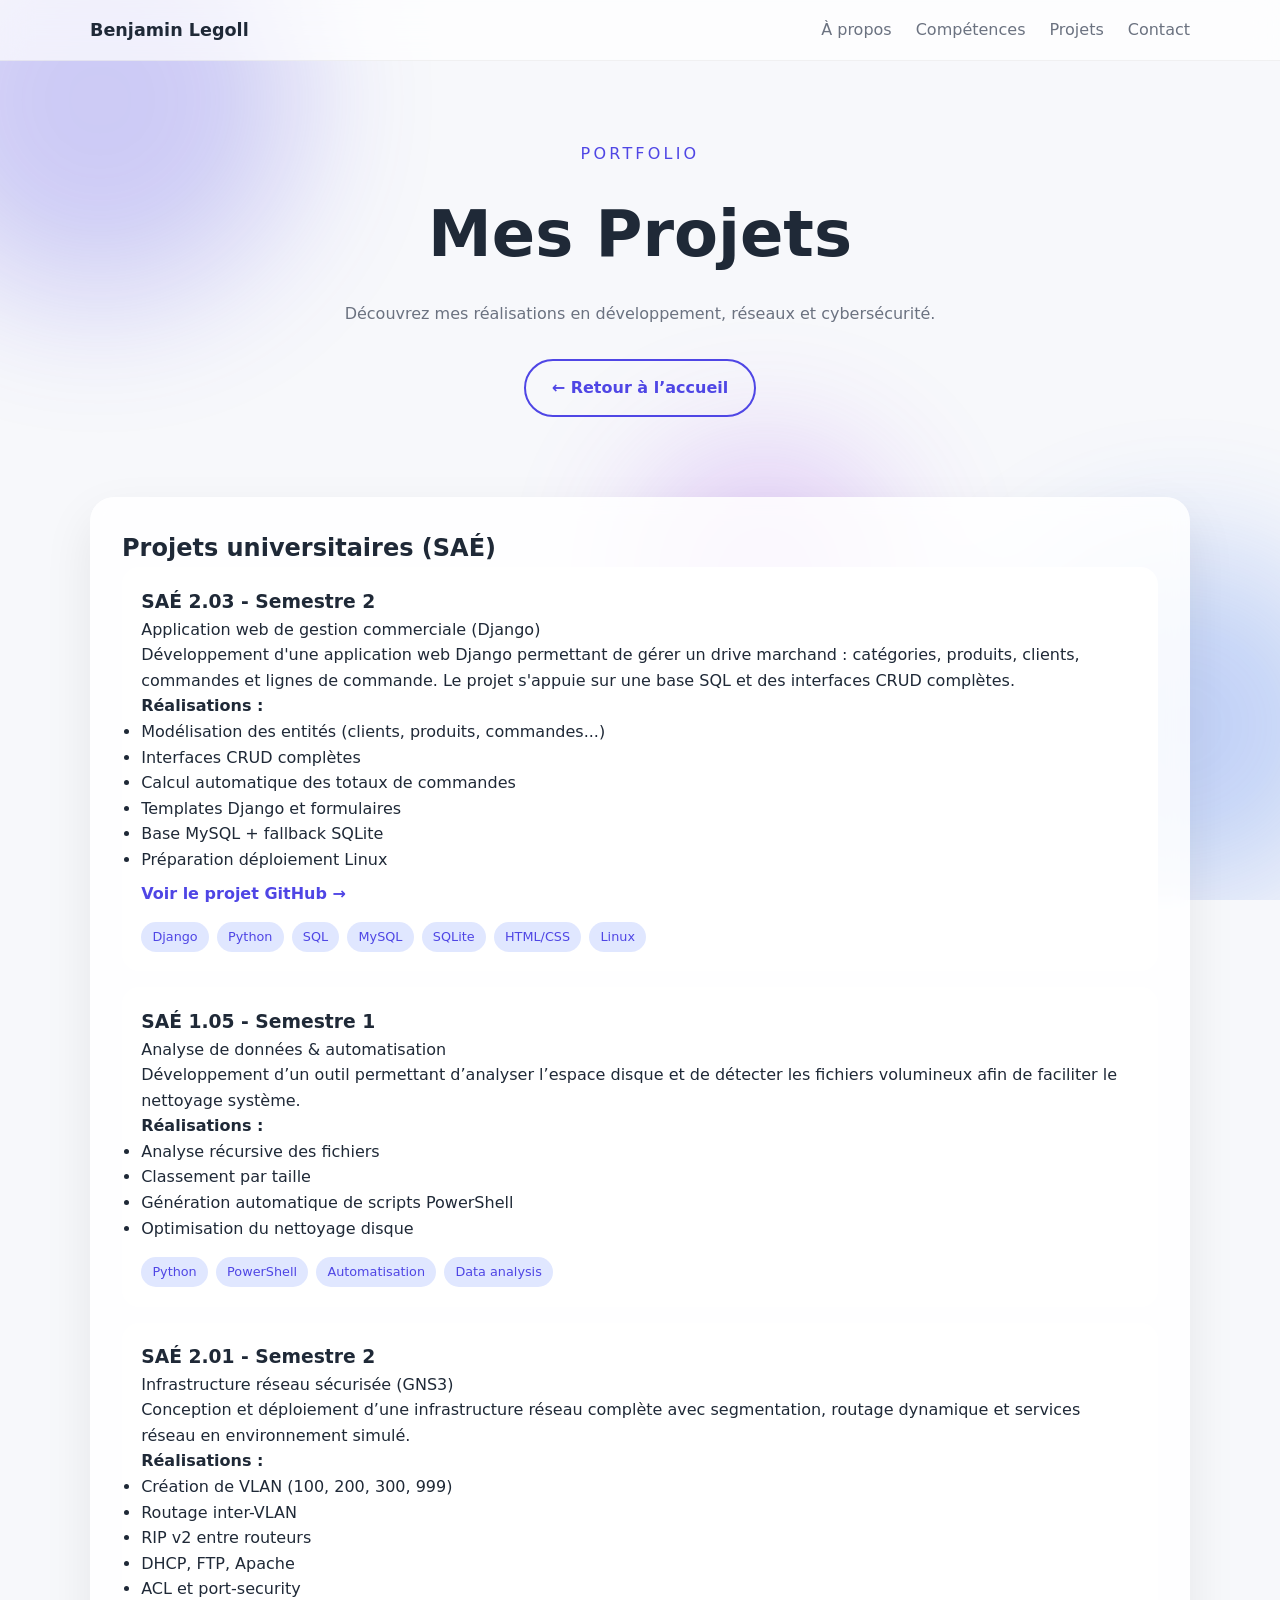
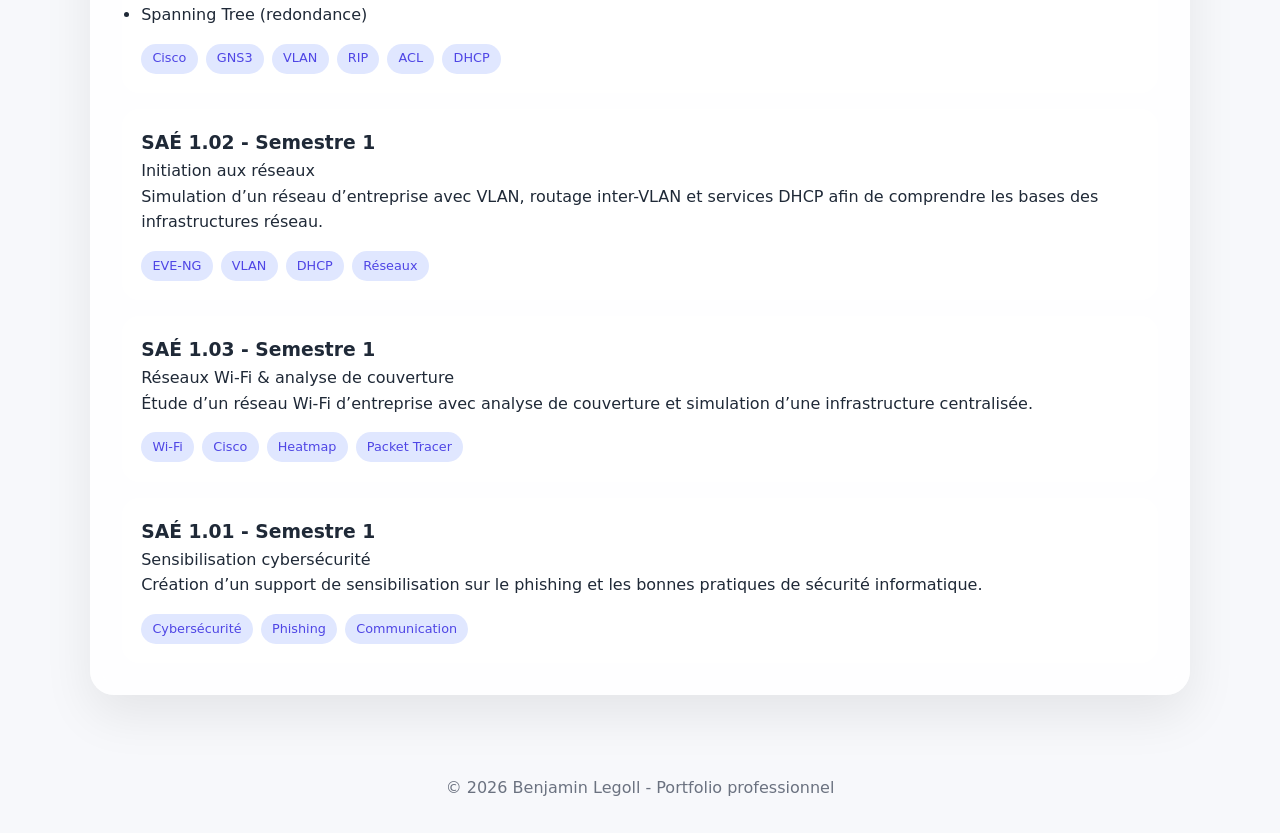
==== projects.html @ bb938822 "portfolio initial clean" ====
﻿<!DOCTYPE html>
<html lang="fr">
<head>
  <meta charset="UTF-8">
  <meta name="viewport" content="width=device-width, initial-scale=1.0">
  <title>Mes Projets | Benjamin Legoll</title>
  <link rel="stylesheet" href="styles.css">
</head>
<body>

  <div class="background-shapes">
    <span></span>
    <span></span>
    <span></span>
  </div>

  <nav class="navbar">
    <div class="container nav-container">
      <a href="index.html" class="logo">Benjamin Legoll</a>

      <div class="nav-links">
        <a href="index.html#a-propos">À propos</a>
        <a href="index.html#competences">Compétences</a>
        <a href="index.html#projets">Projets</a>
        <a href="index.html#contact">Contact</a>
      </div>
    </div>
  </nav>

  <header class="hero">
    <div class="container">

      <p class="eyebrow">Portfolio</p>
      <h1>Mes Projets</h1>

      <p class="subtitle">
        Découvrez mes réalisations en développement, réseaux et cybersécurité.
      </p>

      <div class="hero-buttons">
        <a class="btn btn-secondary" href="index.html">← Retour à l’accueil</a>
      </div>

    </div>
  </header>

  <main class="container">

    <section class="card">
      <h2>Projets universitaires (SAÉ)</h2>

      <div class="project-list">

        <article class="project-card">
          <h3>SAÉ 2.03 - Semestre 2</h3>

          <p class="project-subtitle">
            Application web de gestion commerciale (Django)
          </p>

          <p>
            Développement d'une application web Django permettant de gérer un drive marchand :
            catégories, produits, clients, commandes et lignes de commande. Le projet s'appuie
            sur une base SQL et des interfaces CRUD complètes.
          </p>

          <h4>Réalisations :</h4>
          <ul>
            <li>Modélisation des entités (clients, produits, commandes...)</li>
            <li>Interfaces CRUD complètes</li>
            <li>Calcul automatique des totaux de commandes</li>
            <li>Templates Django et formulaires</li>
            <li>Base MySQL + fallback SQLite</li>
            <li>Préparation déploiement Linux</li>
          </ul>

          <a class="project-link"
             href="https://github.com/glufy100/SAE203"
             target="_blank"
             rel="noopener noreferrer">
            Voir le projet GitHub →
          </a>

          <div class="tags">
            <span class="tag">Django</span>
            <span class="tag">Python</span>
            <span class="tag">SQL</span>
            <span class="tag">MySQL</span>
            <span class="tag">SQLite</span>
            <span class="tag">HTML/CSS</span>
            <span class="tag">Linux</span>
          </div>
        </article>

        <article class="project-card">
          <h3>SAÉ 1.05 - Semestre 1</h3>

          <p class="project-subtitle">
            Analyse de données & automatisation
          </p>

          <p>
            Développement d’un outil permettant d’analyser l’espace disque et de détecter
            les fichiers volumineux afin de faciliter le nettoyage système.
          </p>

          <h4>Réalisations :</h4>
          <ul>
            <li>Analyse récursive des fichiers</li>
            <li>Classement par taille</li>
            <li>Génération automatique de scripts PowerShell</li>
            <li>Optimisation du nettoyage disque</li>
          </ul>

          <div class="tags">
            <span class="tag">Python</span>
            <span class="tag">PowerShell</span>
            <span class="tag">Automatisation</span>
            <span class="tag">Data analysis</span>
          </div>
        </article>

        <article class="project-card">
          <h3>SAÉ 2.01 - Semestre 2</h3>

          <p class="project-subtitle">
            Infrastructure réseau sécurisée (GNS3)
          </p>

          <p>
            Conception et déploiement d’une infrastructure réseau complète avec segmentation,
            routage dynamique et services réseau en environnement simulé.
          </p>

          <h4>Réalisations :</h4>
          <ul>
            <li>Création de VLAN (100, 200, 300, 999)</li>
            <li>Routage inter-VLAN</li>
            <li>RIP v2 entre routeurs</li>
            <li>DHCP, FTP, Apache</li>
            <li>ACL et port-security</li>
            <li>Spanning Tree (redondance)</li>
          </ul>

          <div class="tags">
            <span class="tag">Cisco</span>
            <span class="tag">GNS3</span>
            <span class="tag">VLAN</span>
            <span class="tag">RIP</span>
            <span class="tag">ACL</span>
            <span class="tag">DHCP</span>
          </div>
        </article>

        <article class="project-card">
          <h3>SAÉ 1.02 - Semestre 1</h3>

          <p class="project-subtitle">
            Initiation aux réseaux
          </p>

          <p>
            Simulation d’un réseau d’entreprise avec VLAN, routage inter-VLAN et services DHCP
            afin de comprendre les bases des infrastructures réseau.
          </p>

          <div class="tags">
            <span class="tag">EVE-NG</span>
            <span class="tag">VLAN</span>
            <span class="tag">DHCP</span>
            <span class="tag">Réseaux</span>
          </div>
        </article>

        <article class="project-card">
          <h3>SAÉ 1.03 - Semestre 1</h3>

          <p class="project-subtitle">
            Réseaux Wi-Fi & analyse de couverture
          </p>

          <p>
            Étude d’un réseau Wi-Fi d’entreprise avec analyse de couverture et simulation
            d’une infrastructure centralisée.
          </p>

          <div class="tags">
            <span class="tag">Wi-Fi</span>
            <span class="tag">Cisco</span>
            <span class="tag">Heatmap</span>
            <span class="tag">Packet Tracer</span>
          </div>
        </article>

        <article class="project-card">
          <h3>SAÉ 1.01 - Semestre 1</h3>

          <p class="project-subtitle">
            Sensibilisation cybersécurité
          </p>

          <p>
            Création d’un support de sensibilisation sur le phishing et les bonnes pratiques
            de sécurité informatique.
          </p>

          <div class="tags">
            <span class="tag">Cybersécurité</span>
            <span class="tag">Phishing</span>
            <span class="tag">Communication</span>
          </div>
        </article>

      </div>
    </section>

  </main>

  <footer class="footer">
    <p>© 2026 Benjamin Legoll - Portfolio professionnel</p>
  </footer>

</body>
</html>
---- styles.css ----
:root {
  --primary: #4f46e5;
  --secondary: #2563eb;
  --text: #1f2937;
  --muted: #6b7280;
  --bg: #f7f8fb;
  --card: rgba(255,255,255,0.85);
}

* {
  box-sizing: border-box;
  margin: 0;
  padding: 0;
}

html {
  scroll-behavior: smooth;
}

body {
  font-family: system-ui, -apple-system, Segoe UI, Roboto, sans-serif;
  background: var(--bg);
  color: var(--text);
  line-height: 1.6;
  overflow-x: hidden;
}

/* ===== BACKGROUND ANIMÉ ===== */

.background-shapes {
  position: fixed;
  inset: 0;
  z-index: -1;
  overflow: hidden;
}

.background-shapes span {
  position: absolute;
  border-radius: 50%;
  filter: blur(70px);
  opacity: 0.25;
  animation: float 18s infinite ease-in-out;
}

.background-shapes span:nth-child(1) {
  width: 400px;
  height: 400px;
  background: var(--primary);
  top: -100px;
  left: -100px;
}

.background-shapes span:nth-child(2) {
  width: 350px;
  height: 350px;
  background: var(--secondary);
  bottom: 0;
  right: -80px;
}

.background-shapes span:nth-child(3) {
  width: 250px;
  height: 250px;
  background: #9333ea;
  top: 50%;
  left: 50%;
}

@keyframes float {
  0% { transform: translateY(0px); }
  50% { transform: translateY(-40px); }
  100% { transform: translateY(0px); }
}

/* ===== NAVBAR ===== */

.navbar {
  position: sticky;
  top: 0;
  z-index: 1000;
  backdrop-filter: blur(15px);
  background: rgba(255,255,255,0.7);
  border-bottom: 1px solid rgba(0,0,0,0.05);
}

.nav-container {
  display: flex;
  justify-content: space-between;
  align-items: center;
  padding: 1rem 0;
}

.logo {
  font-weight: 800;
  text-decoration: none;
  color: var(--text);
  font-size: 1.1rem;
}

.nav-links {
  display: flex;
  gap: 1.5rem;
}

.nav-links a {
  text-decoration: none;
  color: var(--muted);
  font-weight: 500;
  transition: 0.3s;
}

.nav-links a:hover {
  color: var(--primary);
}

/* ===== CONTAINER ===== */

.container {
  width: min(1100px, 92%);
  margin: auto;
}

/* ===== HERO ===== */

.hero {
  text-align: center;
  padding: 5rem 0 3rem;
}

.hero h1 {
  font-size: clamp(2.5rem, 5vw, 4rem);
  animation: fadeUp 0.8s ease;
}

.subtitle {
  margin-top: 1rem;
  color: var(--muted);
  animation: fadeUp 1.1s ease;
}

.eyebrow {
  text-transform: uppercase;
  letter-spacing: 0.2em;
  color: var(--primary);
  margin-bottom: 1rem;
}

.hero-buttons {
  margin-top: 2rem;
  display: flex;
  justify-content: center;
  gap: 1rem;
  flex-wrap: wrap;
}

/* ===== BUTTONS ===== */

.btn {
  padding: 0.9rem 1.6rem;
  border-radius: 999px;
  text-decoration: none;
  font-weight: 600;
  background: linear-gradient(135deg, var(--primary), var(--secondary));
  color: white;
  transition: 0.3s;
}

.btn:hover {
  transform: translateY(-3px);
  box-shadow: 0 15px 30px rgba(0,0,0,0.15);
}

.btn-secondary {
  background: transparent;
  border: 2px solid var(--primary);
  color: var(--primary);
}

.btn-secondary:hover {
  background: var(--primary);
  color: white;
}

/* ===== CARDS ===== */

.card {
  background: var(--card);
  backdrop-filter: blur(10px);
  border-radius: 24px;
  padding: 2rem;
  margin-top: 2rem;
  box-shadow: 0 20px 50px rgba(0,0,0,0.08);
  transition: 0.3s;
}

.card:hover {
  transform: translateY(-6px);
}

/* ===== GRIDS ===== */

.skills-overview,
.project-list,
.projects-overview,
.experience-list,
.exam-list {
  display: grid;
  gap: 1rem;
}

.skills-overview {
  grid-template-columns: repeat(auto-fit, minmax(220px, 1fr));
}

/* ===== SUB CARDS ===== */

.skills-overview article,
.project-card,
.projects-overview article,
.experience-list article,
.exam-list article {
  background: white;
  border-radius: 18px;
  padding: 1.2rem;
  transition: 0.3s;
}

.skills-overview article:hover,
.project-card:hover,
.projects-overview article:hover,
.experience-list article:hover,
.exam-list article:hover {
  transform: translateY(-6px);
  box-shadow: 0 15px 30px rgba(0,0,0,0.1);
}

/* ===== TAGS ===== */

.tags {
  display: flex;
  flex-wrap: wrap;
  gap: 0.5rem;
  margin-top: 1rem;
}

.tag {
  background: #e0e7ff;
  color: var(--primary);
  padding: 0.3rem 0.7rem;
  border-radius: 999px;
  font-size: 0.8rem;
  transition: 0.3s;
}

.tag:hover {
  background: var(--primary);
  color: white;
}

/* ===== LINKS ===== */

.project-link {
  display: inline-block;
  margin-top: 0.5rem;
  color: var(--primary);
  font-weight: 600;
  text-decoration: none;
}

.project-link:hover {
  text-decoration: underline;
}

/* ===== STATS ===== */

.stats {
  display: grid;
  grid-template-columns: repeat(auto-fit, minmax(150px, 1fr));
  gap: 1rem;
  margin-top: 2rem;
}

.stat {
  background: white;
  padding: 2rem;
  border-radius: 20px;
  text-align: center;
  box-shadow: 0 10px 30px rgba(0,0,0,0.08);
}

.stat h3 {
  color: var(--primary);
  font-size: 2rem;
}

/* ===== FOOTER ===== */

.footer {
  text-align: center;
  padding: 2rem;
  color: var(--muted);
  margin-top: 3rem;
}

/* ===== ANIMATIONS ===== */

@keyframes fadeUp {
  from {
    opacity: 0;
    transform: translateY(30px);
  }
  to {
    opacity: 1;
    transform: translateY(0);
  }
}

/* ===== RESPONSIVE ===== */

@media (max-width: 768px) {
  .nav-links {
    display: none;
  }

  .hero {
    padding: 3.5rem 0 2rem;
  }
}
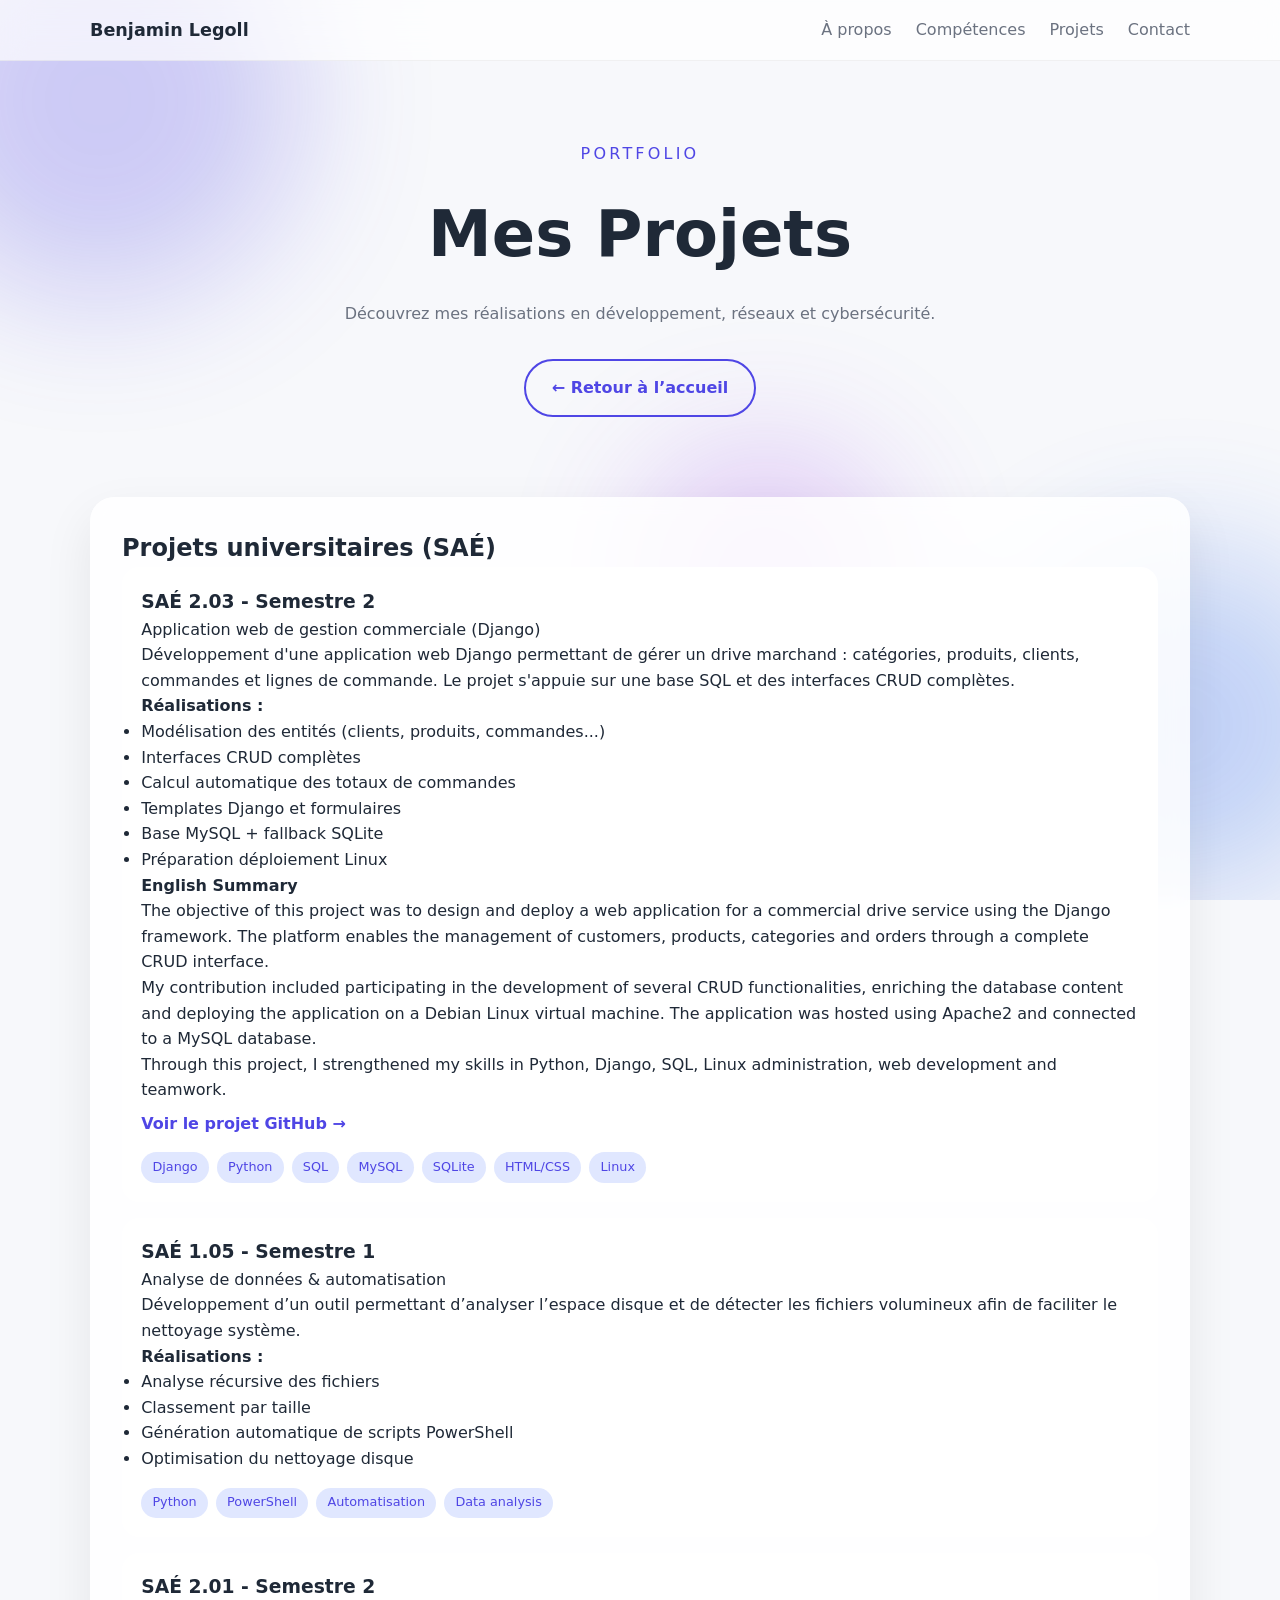
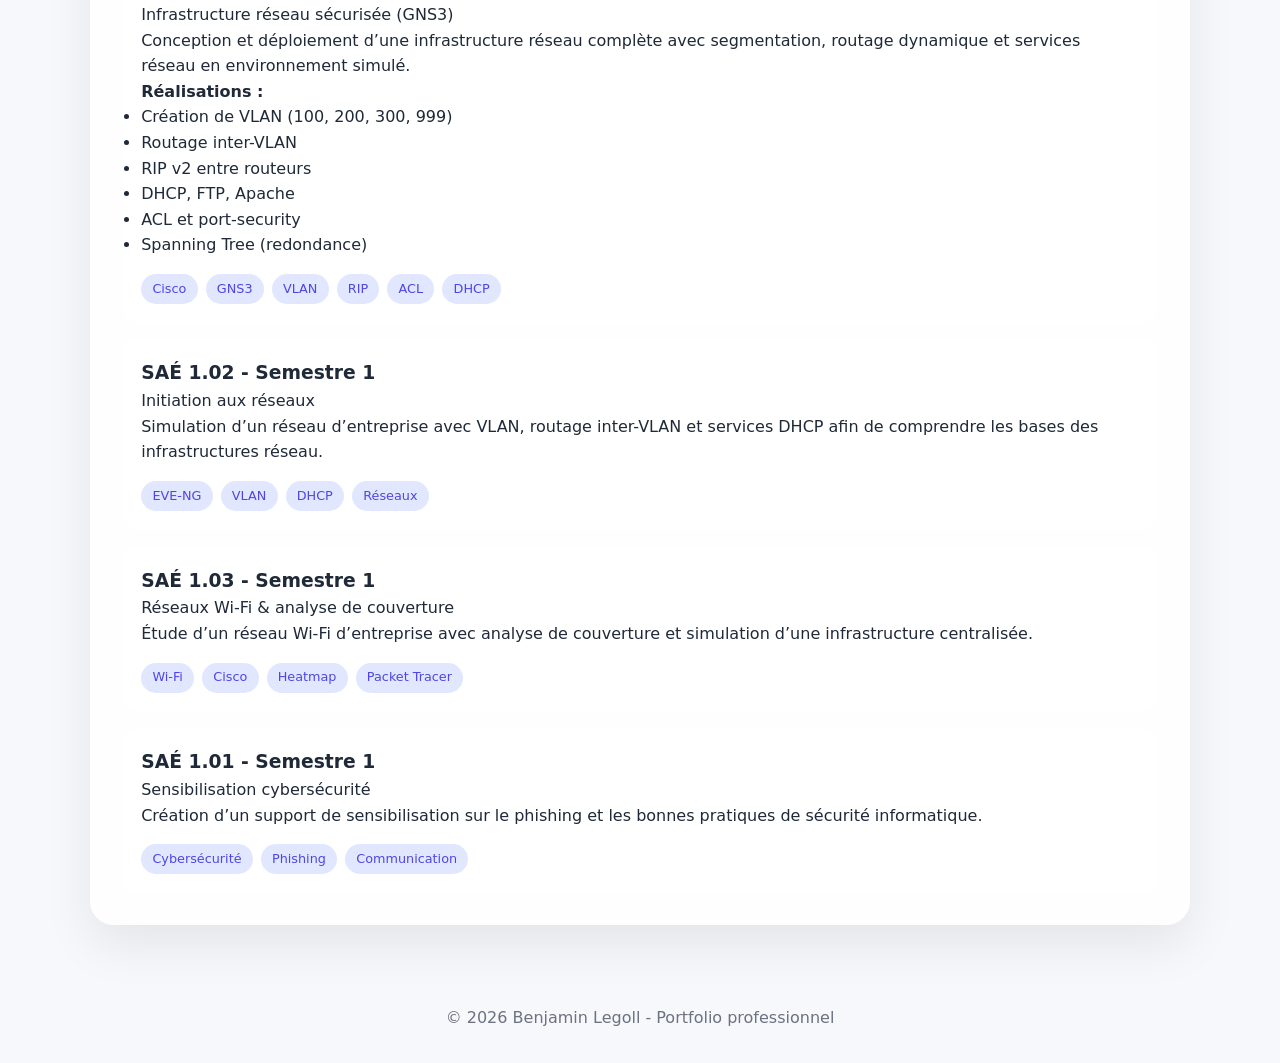
==== commit cadb4109: "add english summary SAE2.03" ====
--- a/projects.html
+++ b/projects.html
@@ -74,6 +74,22 @@
             <li>Préparation déploiement Linux</li>
           </ul>
 
+          <h4>English Summary</h4>
+
+<p>
+The objective of this project was to design and deploy a web application for a commercial drive service using the Django framework.
+The platform enables the management of customers, products, categories and orders through a complete CRUD interface.
+</p>
+
+<p>
+My contribution included participating in the development of several CRUD functionalities, enriching the database content and deploying the application on a Debian Linux virtual machine.
+The application was hosted using Apache2 and connected to a MySQL database.
+</p>
+
+<p>
+Through this project, I strengthened my skills in Python, Django, SQL, Linux administration, web development and teamwork.
+</p>
+
           <a class="project-link"
              href="https://github.com/glufy100/SAE203"
              target="_blank"
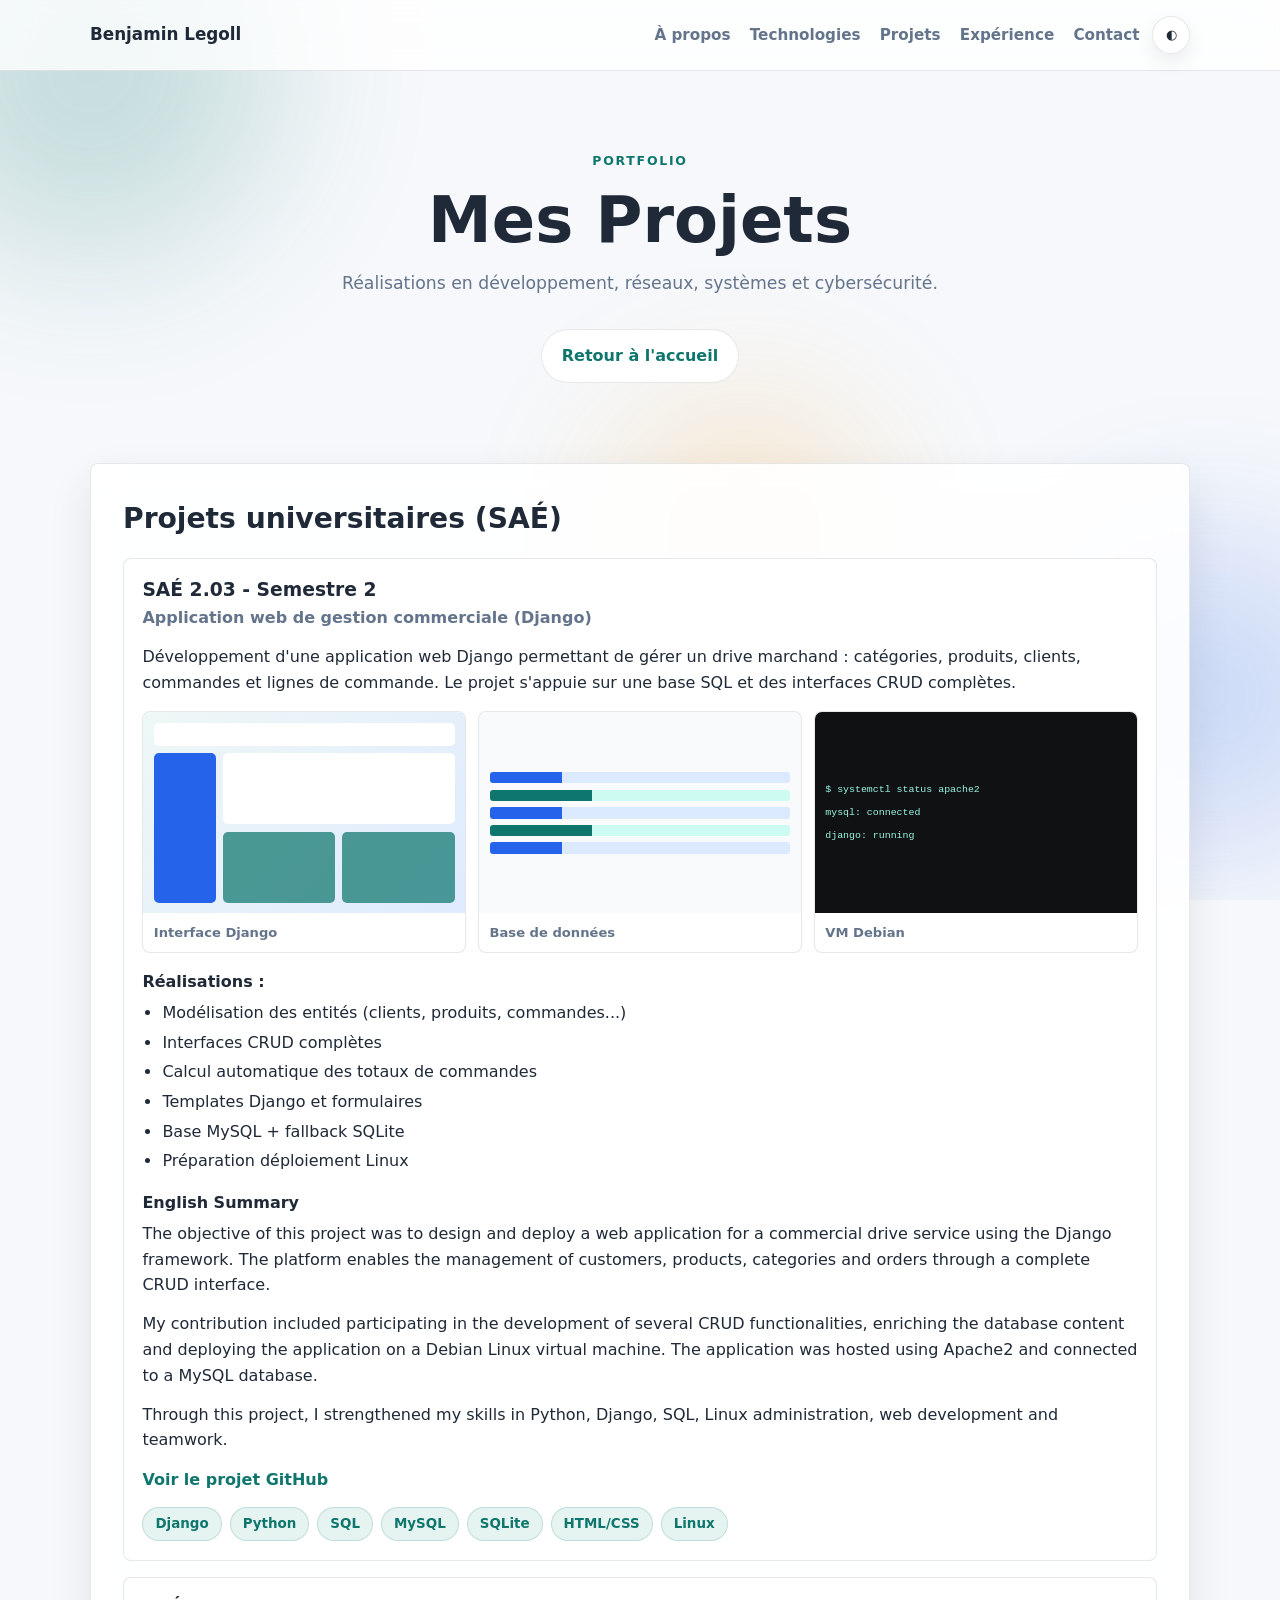
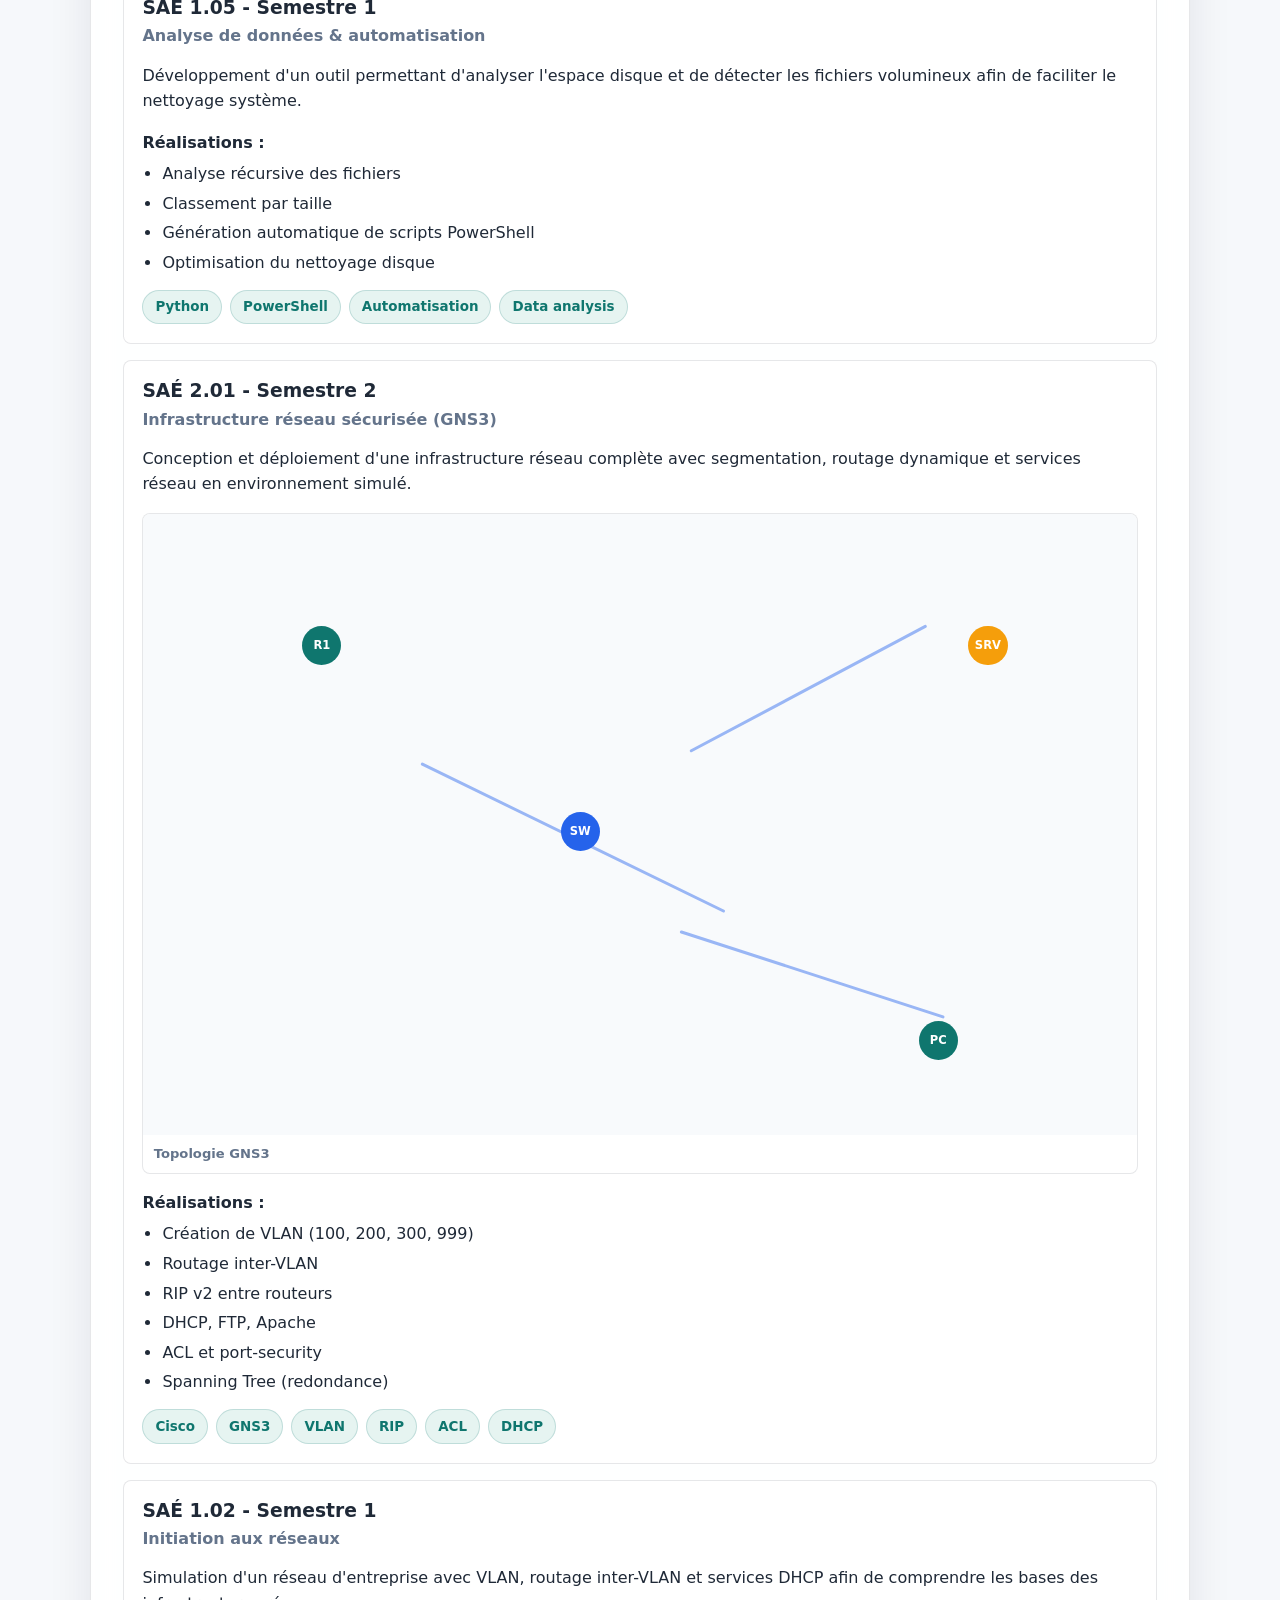
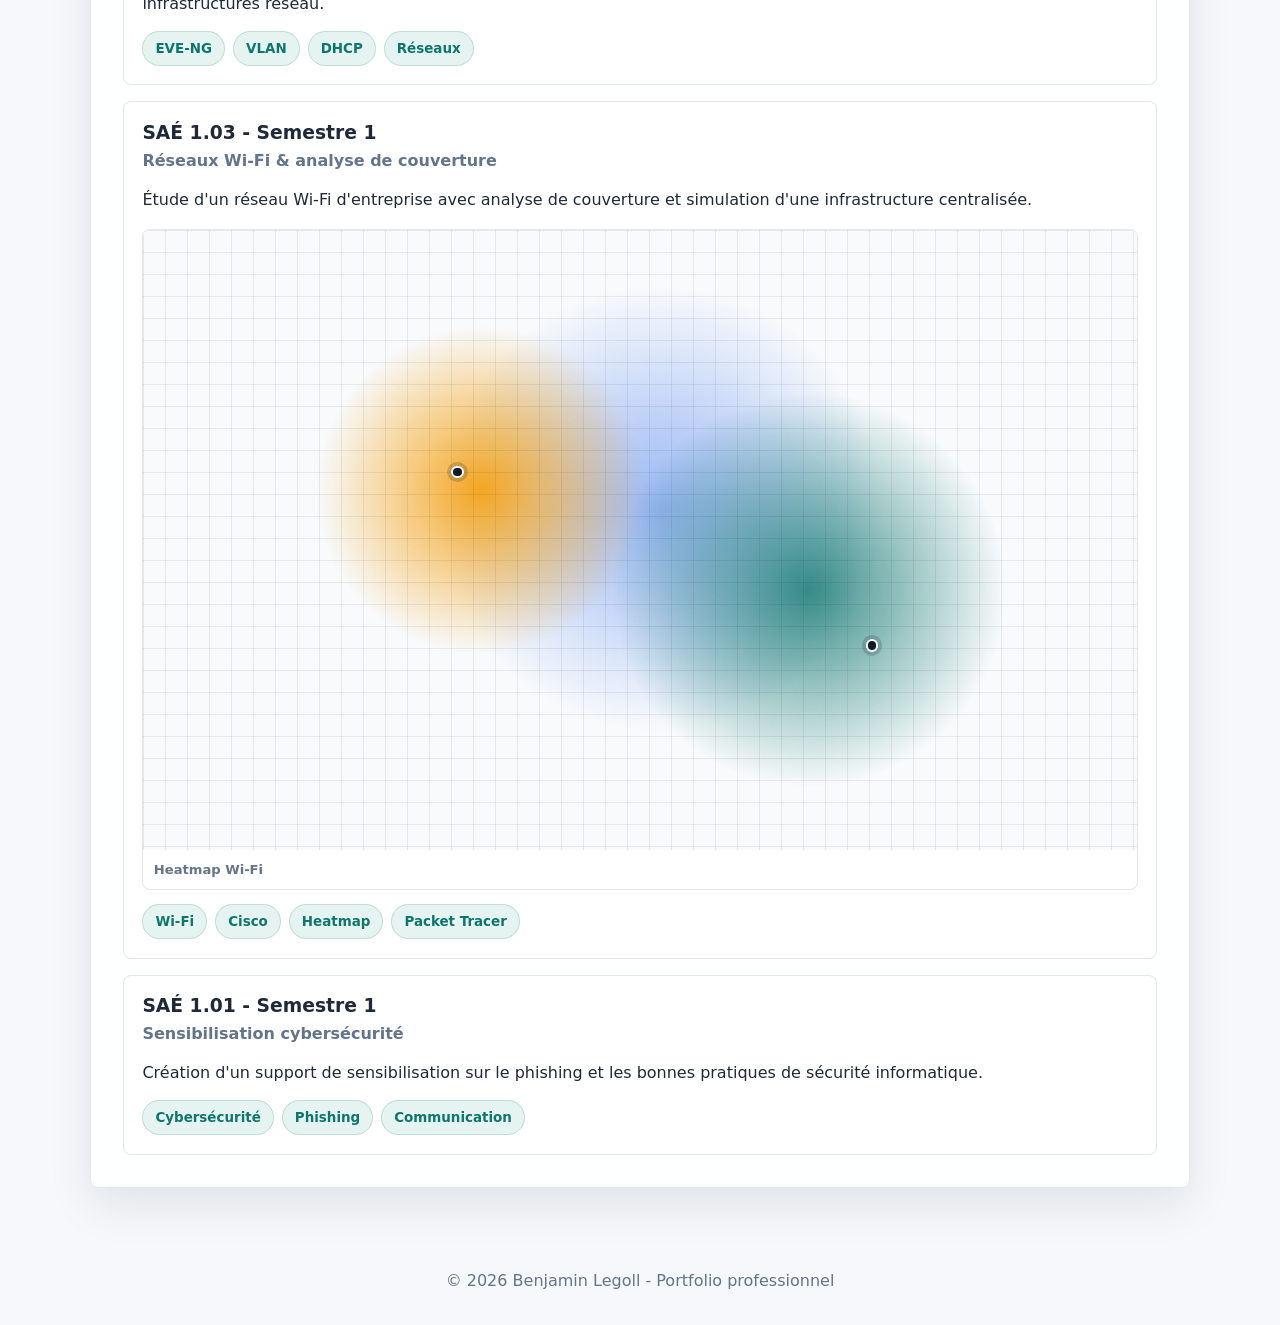
==== commit c7f2deaf: "Update portfolio content and responsive layout" ====
--- a/projects.html
+++ b/projects.html
@@ -4,7 +4,16 @@
   <meta charset="UTF-8">
   <meta name="viewport" content="width=device-width, initial-scale=1.0">
   <title>Mes Projets | Benjamin Legoll</title>
+  <script>
+    (() => {
+      const savedTheme = localStorage.getItem("theme");
+      if (savedTheme === "dark" || (!savedTheme && window.matchMedia("(prefers-color-scheme: dark)").matches)) {
+        document.documentElement.dataset.theme = "dark";
+      }
+    })();
+  </script>
   <link rel="stylesheet" href="styles.css">
+  <script src="theme.js" defer></script>
 </head>
 <body>
 
@@ -18,11 +27,18 @@
     <div class="container nav-container">
       <a href="index.html" class="logo">Benjamin Legoll</a>
 
-      <div class="nav-links">
-        <a href="index.html#a-propos">À propos</a>
-        <a href="index.html#competences">Compétences</a>
-        <a href="index.html#projets">Projets</a>
-        <a href="index.html#contact">Contact</a>
+      <div class="nav-actions">
+        <div class="nav-links">
+          <a href="index.html#a-propos">À propos</a>
+          <a href="index.html#technologies">Technologies</a>
+          <a href="index.html#projets">Projets</a>
+          <a href="index.html#experience">Expérience</a>
+          <a href="index.html#contact">Contact</a>
+        </div>
+
+        <button class="theme-toggle" type="button" data-theme-toggle aria-label="Basculer le mode sombre" title="Mode sombre">
+          <span aria-hidden="true">◐</span>
+        </button>
       </div>
     </div>
   </nav>
@@ -34,11 +50,11 @@
       <h1>Mes Projets</h1>
 
       <p class="subtitle">
-        Découvrez mes réalisations en développement, réseaux et cybersécurité.
+        Réalisations en développement, réseaux, systèmes et cybersécurité.
       </p>
 
       <div class="hero-buttons">
-        <a class="btn btn-secondary" href="index.html">← Retour à l’accueil</a>
+        <a class="btn btn-secondary" href="index.html">Retour à l'accueil</a>
       </div>
 
     </div>
@@ -63,6 +79,39 @@
             catégories, produits, clients, commandes et lignes de commande. Le projet s'appuie
             sur une base SQL et des interfaces CRUD complètes.
           </p>
+
+          <div class="project-captures">
+            <figure class="project-shot">
+              <div class="shot-frame shot-dashboard" aria-hidden="true">
+                <span class="shot-topbar"></span>
+                <span class="shot-sidebar"></span>
+                <span class="shot-card-wide"></span>
+                <span class="shot-card-small"></span>
+                <span class="shot-card-small"></span>
+              </div>
+              <figcaption>Interface Django</figcaption>
+            </figure>
+
+            <figure class="project-shot">
+              <div class="shot-frame shot-table" aria-hidden="true">
+                <span></span>
+                <span></span>
+                <span></span>
+                <span></span>
+                <span></span>
+              </div>
+              <figcaption>Base de données</figcaption>
+            </figure>
+
+            <figure class="project-shot">
+              <div class="shot-frame shot-terminal" aria-hidden="true">
+                <span>$ systemctl status apache2</span>
+                <span>mysql: connected</span>
+                <span>django: running</span>
+              </div>
+              <figcaption>VM Debian</figcaption>
+            </figure>
+          </div>
 
           <h4>Réalisations :</h4>
           <ul>
@@ -76,25 +125,25 @@
 
           <h4>English Summary</h4>
 
-<p>
-The objective of this project was to design and deploy a web application for a commercial drive service using the Django framework.
-The platform enables the management of customers, products, categories and orders through a complete CRUD interface.
-</p>
-
-<p>
-My contribution included participating in the development of several CRUD functionalities, enriching the database content and deploying the application on a Debian Linux virtual machine.
-The application was hosted using Apache2 and connected to a MySQL database.
-</p>
-
-<p>
-Through this project, I strengthened my skills in Python, Django, SQL, Linux administration, web development and teamwork.
-</p>
+          <p>
+            The objective of this project was to design and deploy a web application for a commercial drive service using the Django framework.
+            The platform enables the management of customers, products, categories and orders through a complete CRUD interface.
+          </p>
+
+          <p>
+            My contribution included participating in the development of several CRUD functionalities, enriching the database content and deploying the application on a Debian Linux virtual machine.
+            The application was hosted using Apache2 and connected to a MySQL database.
+          </p>
+
+          <p>
+            Through this project, I strengthened my skills in Python, Django, SQL, Linux administration, web development and teamwork.
+          </p>
 
           <a class="project-link"
              href="https://github.com/glufy100/SAE203"
              target="_blank"
              rel="noopener noreferrer">
-            Voir le projet GitHub →
+            Voir le projet GitHub
           </a>
 
           <div class="tags">
@@ -116,7 +165,7 @@
           </p>
 
           <p>
-            Développement d’un outil permettant d’analyser l’espace disque et de détecter
+            Développement d'un outil permettant d'analyser l'espace disque et de détecter
             les fichiers volumineux afin de faciliter le nettoyage système.
           </p>
 
@@ -144,9 +193,24 @@
           </p>
 
           <p>
-            Conception et déploiement d’une infrastructure réseau complète avec segmentation,
+            Conception et déploiement d'une infrastructure réseau complète avec segmentation,
             routage dynamique et services réseau en environnement simulé.
           </p>
+
+          <div class="project-captures">
+            <figure class="project-shot">
+              <div class="shot-frame shot-network" aria-hidden="true">
+                <span class="link link-a"></span>
+                <span class="link link-b"></span>
+                <span class="link link-c"></span>
+                <span class="node node-a">R1</span>
+                <span class="node node-b">SW</span>
+                <span class="node node-c">SRV</span>
+                <span class="node node-d">PC</span>
+              </div>
+              <figcaption>Topologie GNS3</figcaption>
+            </figure>
+          </div>
 
           <h4>Réalisations :</h4>
           <ul>
@@ -176,7 +240,7 @@
           </p>
 
           <p>
-            Simulation d’un réseau d’entreprise avec VLAN, routage inter-VLAN et services DHCP
+            Simulation d'un réseau d'entreprise avec VLAN, routage inter-VLAN et services DHCP
             afin de comprendre les bases des infrastructures réseau.
           </p>
 
@@ -196,9 +260,20 @@
           </p>
 
           <p>
-            Étude d’un réseau Wi-Fi d’entreprise avec analyse de couverture et simulation
-            d’une infrastructure centralisée.
-          </p>
+            Étude d'un réseau Wi-Fi d'entreprise avec analyse de couverture et simulation
+            d'une infrastructure centralisée.
+          </p>
+
+          <div class="project-captures">
+            <figure class="project-shot">
+              <div class="shot-frame shot-heatmap" aria-hidden="true">
+                <span class="map-grid"></span>
+                <span class="access-point access-a"></span>
+                <span class="access-point access-b"></span>
+              </div>
+              <figcaption>Heatmap Wi-Fi</figcaption>
+            </figure>
+          </div>
 
           <div class="tags">
             <span class="tag">Wi-Fi</span>
@@ -216,7 +291,7 @@
           </p>
 
           <p>
-            Création d’un support de sensibilisation sur le phishing et les bonnes pratiques
+            Création d'un support de sensibilisation sur le phishing et les bonnes pratiques
             de sécurité informatique.
           </p>
 
@@ -237,4 +312,4 @@
   </footer>
 
 </body>
-</html>+</html>
--- a/styles.css
+++ b/styles.css
@@ -1,10 +1,36 @@
 :root {
-  --primary: #4f46e5;
+  --primary: #0f766e;
   --secondary: #2563eb;
+  --accent: #f59e0b;
   --text: #1f2937;
-  --muted: #6b7280;
-  --bg: #f7f8fb;
-  --card: rgba(255,255,255,0.85);
+  --muted: #64748b;
+  --bg: #f6f8fb;
+  --card: rgba(255, 255, 255, 0.9);
+  --surface: #ffffff;
+  --surface-soft: #eef6f5;
+  --border: rgba(15, 23, 42, 0.1);
+  --nav-bg: rgba(255, 255, 255, 0.78);
+  --shadow: 0 18px 45px rgba(15, 23, 42, 0.09);
+  --tag-bg: #e6f4f1;
+  --tag-text: #0f766e;
+  --radius: 8px;
+}
+
+:root[data-theme="dark"] {
+  --primary: #2dd4bf;
+  --secondary: #60a5fa;
+  --accent: #fbbf24;
+  --text: #f4f4f5;
+  --muted: #c2c7cf;
+  --bg: #101112;
+  --card: rgba(28, 30, 31, 0.9);
+  --surface: #181a1b;
+  --surface-soft: #202426;
+  --border: rgba(255, 255, 255, 0.12);
+  --nav-bg: rgba(16, 17, 18, 0.82);
+  --shadow: 0 18px 45px rgba(0, 0, 0, 0.34);
+  --tag-bg: rgba(45, 212, 191, 0.14);
+  --tag-text: #99f6e4;
 }
 
 * {
@@ -15,17 +41,30 @@
 
 html {
   scroll-behavior: smooth;
+  -webkit-text-size-adjust: 100%;
+  text-size-adjust: 100%;
 }
 
 body {
-  font-family: system-ui, -apple-system, Segoe UI, Roboto, sans-serif;
+  min-height: 100vh;
+  font-family: system-ui, -apple-system, BlinkMacSystemFont, "Segoe UI", sans-serif;
   background: var(--bg);
   color: var(--text);
   line-height: 1.6;
   overflow-x: hidden;
-}
-
-/* ===== BACKGROUND ANIMÉ ===== */
+  transition: background 0.25s ease, color 0.25s ease;
+}
+
+a {
+  color: inherit;
+}
+
+img,
+svg,
+video,
+canvas {
+  max-width: 100%;
+}
 
 .background-shapes {
   position: fixed;
@@ -37,90 +76,124 @@
 .background-shapes span {
   position: absolute;
   border-radius: 50%;
-  filter: blur(70px);
-  opacity: 0.25;
+  filter: blur(80px);
+  opacity: 0.2;
   animation: float 18s infinite ease-in-out;
 }
 
 .background-shapes span:nth-child(1) {
-  width: 400px;
-  height: 400px;
+  width: 380px;
+  height: 380px;
   background: var(--primary);
-  top: -100px;
+  top: -120px;
   left: -100px;
 }
 
 .background-shapes span:nth-child(2) {
-  width: 350px;
-  height: 350px;
+  width: 320px;
+  height: 320px;
   background: var(--secondary);
-  bottom: 0;
-  right: -80px;
+  bottom: 5%;
+  right: -90px;
 }
 
 .background-shapes span:nth-child(3) {
-  width: 250px;
-  height: 250px;
-  background: #9333ea;
-  top: 50%;
-  left: 50%;
+  width: 260px;
+  height: 260px;
+  background: var(--accent);
+  top: 45%;
+  left: 48%;
 }
 
 @keyframes float {
-  0% { transform: translateY(0px); }
-  50% { transform: translateY(-40px); }
-  100% { transform: translateY(0px); }
-}
-
-/* ===== NAVBAR ===== */
+  0% {
+    transform: translateY(0);
+  }
+
+  50% {
+    transform: translateY(-34px);
+  }
+
+  100% {
+    transform: translateY(0);
+  }
+}
 
 .navbar {
   position: sticky;
   top: 0;
   z-index: 1000;
-  backdrop-filter: blur(15px);
-  background: rgba(255,255,255,0.7);
-  border-bottom: 1px solid rgba(0,0,0,0.05);
+  background: var(--nav-bg);
+  border-bottom: 1px solid var(--border);
+  backdrop-filter: blur(16px);
 }
 
 .nav-container {
   display: flex;
   justify-content: space-between;
   align-items: center;
+  gap: 1rem;
+  flex-wrap: wrap;
   padding: 1rem 0;
 }
 
 .logo {
+  color: var(--text);
+  font-size: 1.05rem;
   font-weight: 800;
   text-decoration: none;
-  color: var(--text);
-  font-size: 1.1rem;
+  white-space: nowrap;
+}
+
+.nav-actions {
+  display: flex;
+  align-items: center;
+  gap: 0.8rem;
+  min-width: 0;
 }
 
 .nav-links {
   display: flex;
-  gap: 1.5rem;
+  align-items: center;
+  gap: 1.2rem;
+  min-width: 0;
 }
 
 .nav-links a {
+  color: var(--muted);
+  font-size: 0.95rem;
+  font-weight: 600;
   text-decoration: none;
-  color: var(--muted);
-  font-weight: 500;
-  transition: 0.3s;
+  transition: color 0.2s ease;
 }
 
 .nav-links a:hover {
   color: var(--primary);
 }
 
-/* ===== CONTAINER ===== */
+.theme-toggle {
+  display: inline-grid;
+  width: 2.35rem;
+  height: 2.35rem;
+  place-items: center;
+  color: var(--text);
+  background: var(--surface);
+  border: 1px solid var(--border);
+  border-radius: 999px;
+  box-shadow: 0 8px 20px rgba(15, 23, 42, 0.08);
+  cursor: pointer;
+  transition: transform 0.2s ease, border-color 0.2s ease, background 0.2s ease;
+}
+
+.theme-toggle:hover {
+  transform: translateY(-2px);
+  border-color: var(--primary);
+}
 
 .container {
-  width: min(1100px, 92%);
+  width: min(1100px, calc(100% - 2rem));
   margin: auto;
 }
-
-/* ===== HERO ===== */
 
 .hero {
   text-align: center;
@@ -128,142 +201,211 @@
 }
 
 .hero h1 {
-  font-size: clamp(2.5rem, 5vw, 4rem);
+  margin: 0 auto;
+  font-size: clamp(2.5rem, 5vw, 4.3rem);
+  line-height: 1.05;
+  overflow-wrap: anywhere;
   animation: fadeUp 0.8s ease;
 }
 
 .subtitle {
-  margin-top: 1rem;
+  max-width: 720px;
+  margin: 1rem auto 0;
   color: var(--muted);
-  animation: fadeUp 1.1s ease;
+  font-size: 1.08rem;
+  animation: fadeUp 1s ease;
 }
 
 .eyebrow {
+  margin-bottom: 1rem;
+  color: var(--primary);
+  font-size: 0.78rem;
+  font-weight: 800;
+  letter-spacing: 0.14em;
   text-transform: uppercase;
-  letter-spacing: 0.2em;
+}
+
+.hero-buttons {
+  display: flex;
+  flex-wrap: wrap;
+  justify-content: center;
+  gap: 0.8rem;
+  margin-top: 2rem;
+}
+
+.btn {
+  display: inline-flex;
+  align-items: center;
+  justify-content: center;
+  min-height: 2.85rem;
+  max-width: 100%;
+  padding: 0.8rem 1.25rem;
+  color: #ffffff;
+  background: linear-gradient(135deg, var(--primary), var(--secondary));
+  border: 1px solid transparent;
+  border-radius: 999px;
+  font-weight: 700;
+  text-align: center;
+  text-decoration: none;
+  overflow-wrap: anywhere;
+  transition: transform 0.2s ease, box-shadow 0.2s ease, background 0.2s ease;
+}
+
+.btn:hover {
+  transform: translateY(-2px);
+  box-shadow: 0 14px 28px rgba(15, 23, 42, 0.14);
+}
+
+.btn-secondary {
   color: var(--primary);
-  margin-bottom: 1rem;
-}
-
-.hero-buttons {
+  background: var(--surface);
+  border-color: var(--border);
+}
+
+.btn-secondary:hover {
+  border-color: var(--primary);
+  box-shadow: 0 14px 28px rgba(15, 23, 42, 0.1);
+}
+
+.section-btn {
+  margin-top: 1.4rem;
+}
+
+.card {
   margin-top: 2rem;
-  display: flex;
-  justify-content: center;
-  gap: 1rem;
-  flex-wrap: wrap;
-}
-
-/* ===== BUTTONS ===== */
-
-.btn {
-  padding: 0.9rem 1.6rem;
-  border-radius: 999px;
-  text-decoration: none;
-  font-weight: 600;
-  background: linear-gradient(135deg, var(--primary), var(--secondary));
-  color: white;
-  transition: 0.3s;
-}
-
-.btn:hover {
+  padding: 2rem;
+  overflow: hidden;
+  background: var(--card);
+  border: 1px solid var(--border);
+  border-radius: var(--radius);
+  box-shadow: var(--shadow);
+  backdrop-filter: blur(12px);
+  transition: transform 0.2s ease, box-shadow 0.2s ease;
+}
+
+.card:hover {
   transform: translateY(-3px);
-  box-shadow: 0 15px 30px rgba(0,0,0,0.15);
-}
-
-.btn-secondary {
-  background: transparent;
-  border: 2px solid var(--primary);
-  color: var(--primary);
-}
-
-.btn-secondary:hover {
-  background: var(--primary);
-  color: white;
-}
-
-/* ===== CARDS ===== */
-
-.card {
-  background: var(--card);
-  backdrop-filter: blur(10px);
-  border-radius: 24px;
-  padding: 2rem;
-  margin-top: 2rem;
-  box-shadow: 0 20px 50px rgba(0,0,0,0.08);
-  transition: 0.3s;
-}
-
-.card:hover {
-  transform: translateY(-6px);
-}
-
-/* ===== GRIDS ===== */
+}
+
+.card h2 {
+  margin-bottom: 1.1rem;
+  font-size: clamp(1.45rem, 2.2vw, 2rem);
+}
+
+.card p + p {
+  margin-top: 0.85rem;
+}
 
 .skills-overview,
 .project-list,
 .projects-overview,
 .experience-list,
-.exam-list {
+.exam-list,
+.tech-groups {
   display: grid;
   gap: 1rem;
 }
 
-.skills-overview {
+.skills-overview,
+.tech-groups {
   grid-template-columns: repeat(auto-fit, minmax(220px, 1fr));
 }
 
-/* ===== SUB CARDS ===== */
+.projects-overview {
+  grid-template-columns: repeat(auto-fit, minmax(260px, 1fr));
+}
 
 .skills-overview article,
+.tech-groups article,
 .project-card,
 .projects-overview article,
 .experience-list article,
-.exam-list article {
-  background: white;
-  border-radius: 18px;
-  padding: 1.2rem;
-  transition: 0.3s;
+.exam-list article,
+.timeline-content {
+  min-width: 0;
+  padding: 1.15rem;
+  background: var(--surface);
+  border: 1px solid var(--border);
+  border-radius: var(--radius);
+  transition: transform 0.2s ease, box-shadow 0.2s ease, border-color 0.2s ease;
 }
 
 .skills-overview article:hover,
+.tech-groups article:hover,
 .project-card:hover,
 .projects-overview article:hover,
 .experience-list article:hover,
 .exam-list article:hover {
-  transform: translateY(-6px);
-  box-shadow: 0 15px 30px rgba(0,0,0,0.1);
-}
-
-/* ===== TAGS ===== */
-
+  transform: translateY(-3px);
+  border-color: rgba(15, 118, 110, 0.35);
+  box-shadow: 0 14px 26px rgba(15, 23, 42, 0.08);
+}
+
+h3 {
+  line-height: 1.25;
+  overflow-wrap: anywhere;
+}
+
+h4 {
+  margin-top: 1rem;
+  margin-bottom: 0.35rem;
+}
+
+h5,
+h6 {
+  color: var(--muted);
+  font-weight: 600;
+}
+
+ul {
+  padding-left: 1.25rem;
+}
+
+li + li {
+  margin-top: 0.25rem;
+}
+
+.badges,
 .tags {
   display: flex;
   flex-wrap: wrap;
   gap: 0.5rem;
-  margin-top: 1rem;
-}
-
+  margin-top: 0.9rem;
+}
+
+.badge,
 .tag {
-  background: #e0e7ff;
-  color: var(--primary);
-  padding: 0.3rem 0.7rem;
+  display: inline-flex;
+  align-items: center;
+  min-height: 1.9rem;
+  padding: 0.35rem 0.75rem;
+  color: var(--tag-text);
+  background: var(--tag-bg);
+  border: 1px solid rgba(15, 118, 110, 0.18);
   border-radius: 999px;
-  font-size: 0.8rem;
-  transition: 0.3s;
-}
-
-.tag:hover {
+  font-size: 0.84rem;
+  font-weight: 700;
+  max-width: 100%;
+  overflow-wrap: anywhere;
+}
+
+.tag:hover,
+.badge:hover {
+  color: #ffffff;
   background: var(--primary);
-  color: white;
-}
-
-/* ===== LINKS ===== */
+}
+
+.project-subtitle {
+  margin: 0.25rem 0 0.85rem;
+  color: var(--muted);
+  font-weight: 700;
+}
 
 .project-link {
   display: inline-block;
-  margin-top: 0.5rem;
+  margin-top: 0.85rem;
   color: var(--primary);
-  font-weight: 600;
+  font-weight: 800;
   text-decoration: none;
 }
 
@@ -271,58 +413,592 @@
   text-decoration: underline;
 }
 
-/* ===== STATS ===== */
+.project-captures {
+  display: grid;
+  grid-template-columns: repeat(auto-fit, minmax(138px, 1fr));
+  gap: 0.75rem;
+  margin-top: 1rem;
+}
+
+.project-shot {
+  min-width: 0;
+  overflow: hidden;
+  background: var(--surface);
+  border: 1px solid var(--border);
+  border-radius: var(--radius);
+}
+
+.shot-frame {
+  position: relative;
+  display: grid;
+  min-height: 118px;
+  aspect-ratio: 16 / 10;
+  overflow: hidden;
+  padding: 0.65rem;
+  background: #111827;
+}
+
+.project-shot figcaption {
+  padding: 0.55rem 0.65rem;
+  color: var(--muted);
+  font-size: 0.82rem;
+  font-weight: 700;
+}
+
+.shot-dashboard {
+  grid-template-columns: 0.55fr 1fr 1fr;
+  grid-template-rows: 0.32fr 1fr 1fr;
+  gap: 0.45rem;
+  background: linear-gradient(135deg, #eef8f6, #dfeafe);
+}
+
+.shot-dashboard span {
+  border-radius: 5px;
+  background: rgba(15, 118, 110, 0.7);
+}
+
+.shot-dashboard .shot-topbar {
+  grid-column: 1 / -1;
+  background: #ffffff;
+}
+
+.shot-dashboard .shot-sidebar {
+  grid-row: 2 / 4;
+  background: #2563eb;
+}
+
+.shot-dashboard .shot-card-wide {
+  grid-column: 2 / 4;
+  background: #ffffff;
+}
+
+.shot-dashboard .shot-card-small {
+  background: rgba(15, 118, 110, 0.72);
+}
+
+.shot-table {
+  align-content: center;
+  gap: 0.38rem;
+  background: #f8fafc;
+}
+
+.shot-table span {
+  height: 0.72rem;
+  border-radius: 3px;
+  background: linear-gradient(90deg, #2563eb 0 24%, #dbeafe 24% 100%);
+}
+
+.shot-table span:nth-child(2n) {
+  background: linear-gradient(90deg, #0f766e 0 34%, #ccfbf1 34% 100%);
+}
+
+.shot-terminal {
+  align-content: center;
+  gap: 0.45rem;
+  background: #101112;
+  color: #99f6e4;
+  font-family: "Consolas", "Courier New", monospace;
+  font-size: 0.62rem;
+}
+
+.shot-terminal span {
+  display: block;
+  overflow: hidden;
+  text-overflow: ellipsis;
+  white-space: nowrap;
+}
+
+.shot-network {
+  background: #f8fafc;
+}
+
+.shot-network .node {
+  position: absolute;
+  display: grid;
+  width: 2.45rem;
+  height: 2.45rem;
+  place-items: center;
+  color: #ffffff;
+  background: #0f766e;
+  border-radius: 999px;
+  font-size: 0.72rem;
+  font-weight: 800;
+  z-index: 2;
+}
+
+.shot-network .node-a {
+  top: 18%;
+  left: 16%;
+}
+
+.shot-network .node-b {
+  top: 48%;
+  left: 42%;
+  background: #2563eb;
+}
+
+.shot-network .node-c {
+  top: 18%;
+  right: 13%;
+  background: #f59e0b;
+}
+
+.shot-network .node-d {
+  right: 18%;
+  bottom: 12%;
+}
+
+.shot-network .link {
+  position: absolute;
+  height: 3px;
+  background: rgba(37, 99, 235, 0.45);
+  border-radius: 999px;
+  transform-origin: left center;
+}
+
+.shot-network .link-a {
+  top: 40%;
+  left: 28%;
+  width: 34%;
+  transform: rotate(26deg);
+}
+
+.shot-network .link-b {
+  top: 38%;
+  left: 55%;
+  width: 27%;
+  transform: rotate(-28deg);
+}
+
+.shot-network .link-c {
+  top: 67%;
+  left: 54%;
+  width: 28%;
+  transform: rotate(18deg);
+}
+
+.shot-heatmap {
+  background:
+    radial-gradient(circle at 34% 42%, rgba(245, 158, 11, 0.9), transparent 22%),
+    radial-gradient(circle at 67% 58%, rgba(15, 118, 110, 0.82), transparent 26%),
+    radial-gradient(circle at 52% 45%, rgba(37, 99, 235, 0.45), transparent 36%),
+    #f8fafc;
+}
+
+.shot-heatmap .map-grid {
+  position: absolute;
+  inset: 0;
+  background-image:
+    linear-gradient(rgba(15, 23, 42, 0.08) 1px, transparent 1px),
+    linear-gradient(90deg, rgba(15, 23, 42, 0.08) 1px, transparent 1px);
+  background-size: 22px 22px;
+}
+
+.access-point {
+  position: absolute;
+  width: 0.8rem;
+  height: 0.8rem;
+  background: #111827;
+  border: 2px solid #ffffff;
+  border-radius: 999px;
+  box-shadow: 0 0 0 4px rgba(17, 24, 39, 0.18);
+}
+
+.access-a {
+  top: 38%;
+  left: 31%;
+}
+
+.access-b {
+  right: 26%;
+  bottom: 32%;
+}
 
 .stats {
   display: grid;
-  grid-template-columns: repeat(auto-fit, minmax(150px, 1fr));
+  grid-template-columns: repeat(auto-fit, minmax(160px, 1fr));
   gap: 1rem;
-  margin-top: 2rem;
+  margin-top: 0;
+  margin-bottom: 2rem;
 }
 
 .stat {
-  background: white;
-  padding: 2rem;
-  border-radius: 20px;
+  padding: 1.45rem;
   text-align: center;
-  box-shadow: 0 10px 30px rgba(0,0,0,0.08);
+  background: var(--surface);
+  border: 1px solid var(--border);
+  border-radius: var(--radius);
+  box-shadow: var(--shadow);
 }
 
 .stat h3 {
   color: var(--primary);
-  font-size: 2rem;
-}
-
-/* ===== FOOTER ===== */
+  font-size: clamp(1.8rem, 4vw, 2.4rem);
+  line-height: 1;
+}
+
+.stat p {
+  margin-top: 0.5rem;
+  color: var(--muted);
+  font-weight: 700;
+}
+
+.timeline {
+  position: relative;
+  display: grid;
+  gap: 1rem;
+  margin-top: 0.75rem;
+}
+
+.timeline::before {
+  content: "";
+  position: absolute;
+  top: 0.65rem;
+  bottom: 0.65rem;
+  left: 5.2rem;
+  width: 2px;
+  background: var(--border);
+}
+
+.timeline-item {
+  position: relative;
+  display: grid;
+  grid-template-columns: 4.2rem 1fr;
+  gap: 2rem;
+  align-items: start;
+}
+
+.timeline-year {
+  color: var(--primary);
+  font-size: 1.05rem;
+  font-weight: 900;
+}
+
+.timeline-content {
+  position: relative;
+}
+
+.timeline-content::before {
+  content: "";
+  position: absolute;
+  top: 1.15rem;
+  left: -2.43rem;
+  width: 0.75rem;
+  height: 0.75rem;
+  background: var(--accent);
+  border: 3px solid var(--surface);
+  border-radius: 999px;
+  box-shadow: 0 0 0 2px var(--border);
+}
+
+.contact-card {
+  text-align: left;
+}
+
+.contact-links {
+  display: flex;
+  flex-wrap: wrap;
+  gap: 0.65rem;
+  margin: 1.2rem 0;
+}
+
+.contact-links a {
+  display: inline-flex;
+  align-items: center;
+  min-height: 2.4rem;
+  padding: 0.55rem 0.9rem;
+  color: var(--text);
+  background: var(--surface);
+  border: 1px solid var(--border);
+  border-radius: 999px;
+  font-weight: 800;
+  text-decoration: none;
+}
+
+.contact-links a:hover {
+  color: #ffffff;
+  background: var(--primary);
+  border-color: var(--primary);
+}
+
+.contact-detail {
+  color: var(--muted);
+}
+
+.contact-detail a {
+  color: var(--primary);
+  font-weight: 700;
+}
 
 .footer {
-  text-align: center;
+  margin-top: 3rem;
   padding: 2rem;
   color: var(--muted);
-  margin-top: 3rem;
-}
-
-/* ===== ANIMATIONS ===== */
+  text-align: center;
+}
 
 @keyframes fadeUp {
   from {
     opacity: 0;
-    transform: translateY(30px);
-  }
+    transform: translateY(24px);
+  }
+
   to {
     opacity: 1;
     transform: translateY(0);
   }
 }
 
-/* ===== RESPONSIVE ===== */
-
-@media (max-width: 768px) {
+@media (max-width: 1100px) {
+  .nav-container {
+    align-items: flex-start;
+  }
+
+  .nav-actions {
+    flex: 1 1 100%;
+    justify-content: space-between;
+    width: 100%;
+  }
+
   .nav-links {
-    display: none;
-  }
-
+    flex: 1;
+    gap: 0.4rem;
+    overflow-x: auto;
+    padding-bottom: 0.2rem;
+    scrollbar-width: thin;
+    -webkit-overflow-scrolling: touch;
+  }
+
+  .nav-links a {
+    flex: 0 0 auto;
+    padding: 0.4rem 0.65rem;
+    background: var(--surface);
+    border: 1px solid var(--border);
+    border-radius: 999px;
+    font-size: 0.88rem;
+    white-space: nowrap;
+  }
+}
+
+@media (max-width: 900px) {
   .hero {
-    padding: 3.5rem 0 2rem;
-  }
-}+    padding: 4rem 0 2.5rem;
+  }
+
+  .skills-overview,
+  .tech-groups {
+    grid-template-columns: repeat(2, minmax(0, 1fr));
+  }
+
+  .projects-overview {
+    grid-template-columns: 1fr;
+  }
+
+  .project-captures {
+    grid-template-columns: repeat(3, minmax(0, 1fr));
+  }
+}
+
+@media (max-width: 720px) {
+  .nav-container {
+    gap: 0.75rem;
+    padding: 0.8rem 0;
+  }
+
+  .logo {
+    font-size: 1rem;
+  }
+
+  .nav-actions {
+    display: grid;
+    grid-template-columns: minmax(0, 1fr) auto;
+    align-items: center;
+    width: 100%;
+  }
+
+  .nav-links a {
+    font-size: 0.82rem;
+  }
+
+  .stats {
+    grid-template-columns: repeat(2, minmax(0, 1fr));
+  }
+
+  .stat {
+    padding: 1.1rem 0.8rem;
+  }
+
+  .skills-overview,
+  .tech-groups,
+  .exam-list,
+  .experience-list {
+    grid-template-columns: 1fr;
+  }
+
+  .project-captures {
+    grid-template-columns: repeat(2, minmax(0, 1fr));
+  }
+}
+
+@media (max-width: 640px) {
+  .hero {
+    padding: 3rem 0 2rem;
+  }
+
+  .hero h1 {
+    font-size: clamp(2.15rem, 10vw, 3rem);
+  }
+
+  .subtitle {
+    font-size: 1rem;
+  }
+
+  .hero-buttons {
+    align-items: stretch;
+    flex-direction: column;
+  }
+
+  .btn {
+    width: 100%;
+  }
+
+  .card {
+    padding: 1.25rem;
+    margin-top: 1.25rem;
+  }
+
+  .projects-overview {
+    grid-template-columns: 1fr;
+  }
+
+  .project-list {
+    gap: 1.25rem;
+  }
+
+  .project-card,
+  .skills-overview article,
+  .tech-groups article,
+  .projects-overview article,
+  .experience-list article,
+  .exam-list article,
+  .timeline-content {
+    padding: 1rem;
+  }
+
+  .timeline::before {
+    left: 0.35rem;
+  }
+
+  .timeline-item {
+    grid-template-columns: 1fr;
+    gap: 0.35rem;
+    padding-left: 1.7rem;
+  }
+
+  .timeline-content::before {
+    left: -1.73rem;
+  }
+}
+
+@media (max-width: 460px) {
+  .container {
+    width: min(1100px, calc(100% - 1rem));
+  }
+
+  .navbar {
+    position: static;
+  }
+
+  .nav-actions {
+    gap: 0.5rem;
+  }
+
+  .nav-links a {
+    padding: 0.36rem 0.55rem;
+  }
+
+  .theme-toggle {
+    flex: 0 0 2.2rem;
+    width: 2.2rem;
+    height: 2.2rem;
+  }
+
+  .hero {
+    padding-top: 2.4rem;
+  }
+
+  .hero h1 {
+    font-size: clamp(2rem, 9vw, 2.55rem);
+  }
+
+  .eyebrow {
+    letter-spacing: 0.1em;
+  }
+
+  .stats {
+    gap: 0.6rem;
+  }
+
+  .stat h3 {
+    font-size: 1.55rem;
+  }
+
+  .stat p {
+    font-size: 0.88rem;
+  }
+
+  .badges,
+  .tags {
+    gap: 0.4rem;
+  }
+
+  .badge,
+  .tag {
+    min-height: 1.75rem;
+    padding: 0.3rem 0.58rem;
+    font-size: 0.78rem;
+  }
+
+  .project-captures {
+    grid-template-columns: 1fr;
+  }
+
+  .shot-frame {
+    min-height: 132px;
+  }
+
+  .contact-links {
+    display: grid;
+    grid-template-columns: repeat(2, minmax(0, 1fr));
+  }
+
+  .contact-links a {
+    justify-content: center;
+  }
+
+  .contact-detail {
+    overflow-wrap: anywhere;
+  }
+}
+
+@media (max-width: 340px) {
+  .stats,
+  .contact-links {
+    grid-template-columns: 1fr;
+  }
+
+  .card {
+    padding: 1rem;
+  }
+}
+
+@media (prefers-reduced-motion: reduce) {
+  *,
+  *::before,
+  *::after {
+    scroll-behavior: auto !important;
+    animation-duration: 0.01ms !important;
+    animation-iteration-count: 1 !important;
+    transition-duration: 0.01ms !important;
+  }
+}
